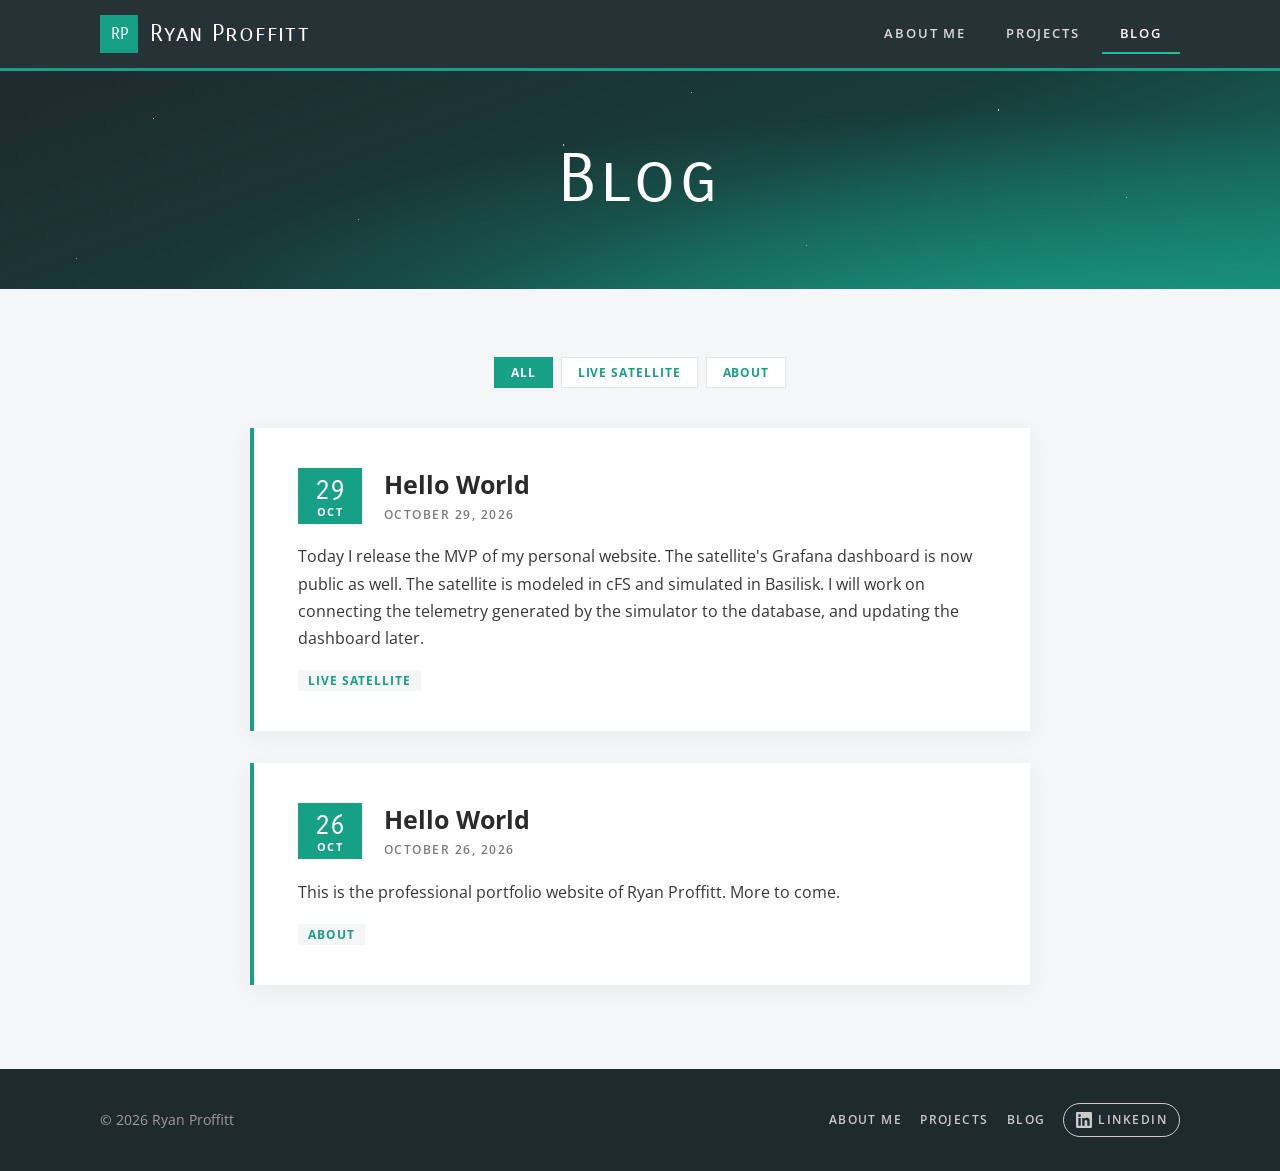
==== blog.html @ 46f04d7d "init" ====
<!DOCTYPE html>
<html lang="en">
<head>
  <meta charset="utf-8">
  <meta name="viewport" content="width=device-width, initial-scale=1">
  <title>Blog | Ryan Proffitt</title>
  <meta name="description" content="Writing by Ryan Proffitt.">
  <link rel="icon" href="img/favicon.svg" type="image/svg+xml">
  <link rel="preconnect" href="https://fonts.googleapis.com">
  <link rel="preconnect" href="https://fonts.gstatic.com" crossorigin>
  <link href="https://fonts.googleapis.com/css2?family=Carrois+Gothic+SC&family=Open+Sans:wght@300;400;600;700&display=swap" rel="stylesheet">
  <link rel="stylesheet" href="css/style.css">
</head>
<body>
  <header class="site-header">
    <div class="container">
      <a class="brand" href="index.html"><span class="brand-mark">RP</span>Ryan Proffitt</a>
      <button class="nav-toggle" aria-label="Toggle menu" aria-expanded="false" aria-controls="nav-links">
        <span></span><span></span><span></span>
      </button>
      <ul class="nav-links" id="nav-links">
        <li><a href="index.html">About Me</a></li>
        <li><a href="projects.html">Projects</a></li>
        <li><a href="blog.html" aria-current="page">Blog</a></li>
      </ul>
    </div>
  </header>

  <main>
    <section class="hero compact">
      <div class="container">
        <h1>Blog</h1>
      </div>
    </section>

    <section class="section band">
      <div class="container">
        <div class="filters" id="filters" hidden></div>
        <!--
          HOW TO ADD A POST
          Copy one <article class="post"> block and put it at the top (newest first).
          Give it a unique id, update the date badge and <time>, and add one
          <button class="tag" data-tag="..."> per tag (data-tag in lowercase).
        -->
        <div id="posts">
          <div class="post-list">
            <article class="post reveal" id="going-public">
              <header class="post-header">
                <div class="date-badge" aria-hidden="true"><span class="day">29</span><span class="mon">Oct</span></div>
                <div>
                  <h2><a href="#going-public">Hello World</a></h2>
                  <p class="meta"><time datetime="2026-10-29">October 29, 2026</time></p>
                </div>
              </header>
              <div class="prose">
                <p>Today I release the MVP of my personal website. The satellite's Grafana dashboard is now public as well. The satellite is modeled in cFS and simulated in Basilisk. I will work on connecting the telemetry generated by the simulator to the database, and updating the dashboard later.</p>
              </div>
              <div class="tags"><button type="button" class="tag" data-tag="Live Satellite">Live Satellite</button></div>
            </article>
            <article class="post reveal" id="hello-world">
              <header class="post-header">
                <div class="date-badge" aria-hidden="true"><span class="day">26</span><span class="mon">Oct</span></div>
                <div>
                  <h2><a href="#hello-world">Hello World</a></h2>
                  <p class="meta"><time datetime="2026-10-26">October 26, 2026</time></p>
                </div>
              </header>
              <div class="prose">
                <p>This is the professional portfolio website of Ryan Proffitt. More to come.</p>
              </div>
              <div class="tags"><button type="button" class="tag" data-tag="about">about</button></div>
            </article>
          </div>
        </div>
      </div>
    </section>
  </main>

  <footer class="site-footer">
    <div class="container">
      <span>&copy; <span id="year"></span> Ryan Proffitt</span>
      <nav aria-label="Footer">
        <a href="index.html">About Me</a>
        <a href="projects.html">Projects</a>
        <a href="blog.html">Blog</a>
        <a class="footer-linkedin" href="https://www.linkedin.com/in/ryanproffitt" target="_blank" rel="noopener noreferrer" aria-label="Ryan Proffitt on LinkedIn">
          <svg viewBox="0 0 24 24" width="16" height="16" aria-hidden="true" focusable="false"><path fill="currentColor" d="M20.45 20.45h-3.56v-5.57c0-1.33-.02-3.04-1.85-3.04-1.85 0-2.14 1.45-2.14 2.94v5.67H9.35V9h3.41v1.56h.05c.48-.9 1.64-1.85 3.37-1.85 3.6 0 4.27 2.37 4.27 5.46v6.28zM5.34 7.43a2.06 2.06 0 1 1 0-4.13 2.06 2.06 0 0 1 0 4.13zM7.12 20.45H3.56V9h3.56v11.45zM22.22 0H1.77C.79 0 0 .77 0 1.73v20.54C0 23.23.79 24 1.77 24h20.45c.98 0 1.78-.77 1.78-1.73V1.73C24 .77 23.2 0 22.22 0z"/></svg>
          <span>LinkedIn</span>
        </a>
      </nav>
    </div>
  </footer>

  <script src="js/site.js"></script>
  <script src="js/blog.js"></script>
</body>
</html>
---- css/style.css ----
/* Flat portfolio theme, inspired by the w3layouts "Photo Time" template:
   teal accents, charcoal text, light-grey bands, Open Sans + Carrois Gothic SC. */

:root {
  --teal: #16a085;
  --teal-light: #1abc9c;
  --charcoal: #373737;
  --ink: #2a2a2a;
  --muted: #7a7b7b;
  --band: #f5f6f7;
  --line: #e4e6e8;
  --white: #fff;
  --night: #1f2a2e;
  --display: "Carrois Gothic SC", "Open Sans", sans-serif;
  --body: "Open Sans", system-ui, sans-serif;
  --max: 1120px;
}

*,
*::before,
*::after { box-sizing: border-box; }

html { scroll-behavior: smooth; }

body {
  margin: 0;
  font-family: var(--body);
  font-size: 16px;
  line-height: 1.7;
  color: var(--charcoal);
  background: var(--white);
  display: flex;
  flex-direction: column;
  min-height: 100vh;
}

main { flex: 1; }

a { color: var(--teal); text-decoration: none; transition: color .2s; }
a:hover { color: var(--teal-light); }

img { max-width: 100%; display: block; }

.container {
  width: 100%;
  max-width: var(--max);
  margin: 0 auto;
  padding: 0 20px;
}

/* ---------- Header / navigation ---------- */

.site-header {
  position: sticky;
  top: 0;
  z-index: 50;
  background: rgba(31, 42, 46, .96);
  backdrop-filter: blur(6px);
  border-bottom: 3px solid var(--teal);
}

.site-header .container {
  display: flex;
  align-items: center;
  justify-content: space-between;
  height: 68px;
}

.brand {
  display: flex;
  align-items: center;
  gap: 12px;
  color: var(--white);
  font-family: var(--display);
  font-size: 1.45rem;
  letter-spacing: .06em;
}
.brand:hover { color: var(--white); }

.brand-mark {
  display: grid;
  place-items: center;
  width: 38px;
  height: 38px;
  background: var(--teal);
  color: var(--white);
  font-size: 1rem;
  letter-spacing: 0;
}

.nav-links {
  display: flex;
  gap: 4px;
  list-style: none;
  margin: 0;
  padding: 0;
}

.nav-links a {
  display: block;
  padding: 8px 18px;
  color: #d8dcdd;
  font-size: .82rem;
  font-weight: 600;
  letter-spacing: .14em;
  text-transform: uppercase;
  border-bottom: 2px solid transparent;
}
.nav-links a:hover { color: var(--white); }
.nav-links a[aria-current="page"] {
  color: var(--white);
  border-bottom-color: var(--teal-light);
}

.nav-toggle {
  display: none;
  background: none;
  border: 0;
  padding: 8px;
  cursor: pointer;
}
.nav-toggle span {
  display: block;
  width: 24px;
  height: 2px;
  margin: 5px 0;
  background: var(--white);
  transition: transform .25s, opacity .25s;
}

@media (max-width: 720px) {
  .nav-toggle { display: block; }
  .nav-links {
    position: absolute;
    top: 71px;
    left: 0;
    right: 0;
    flex-direction: column;
    gap: 0;
    background: var(--night);
    max-height: 0;
    overflow: hidden;
    transition: max-height .3s ease;
  }
  .nav-links a { padding: 14px 20px; border-bottom: 1px solid rgba(255,255,255,.06); }
  .nav-links a[aria-current="page"] { border-bottom-color: rgba(255,255,255,.06); border-left: 3px solid var(--teal-light); }
  .site-header.open .nav-links { max-height: 300px; }
  .site-header.open .nav-toggle span:nth-child(1) { transform: translateY(7px) rotate(45deg); }
  .site-header.open .nav-toggle span:nth-child(2) { opacity: 0; }
  .site-header.open .nav-toggle span:nth-child(3) { transform: translateY(-7px) rotate(-45deg); }
}

/* ---------- Hero banner ---------- */

.hero {
  position: relative;
  color: var(--white);
  text-align: center;
  background:
    radial-gradient(1px 1px at 12% 22%, rgba(255,255,255,.8) 50%, transparent 51%),
    radial-gradient(1px 1px at 28% 68%, rgba(255,255,255,.6) 50%, transparent 51%),
    radial-gradient(1.5px 1.5px at 44% 34%, rgba(255,255,255,.7) 50%, transparent 51%),
    radial-gradient(1px 1px at 63% 80%, rgba(255,255,255,.5) 50%, transparent 51%),
    radial-gradient(1.5px 1.5px at 78% 18%, rgba(255,255,255,.8) 50%, transparent 51%),
    radial-gradient(1px 1px at 88% 58%, rgba(255,255,255,.6) 50%, transparent 51%),
    radial-gradient(1px 1px at 6% 86%, rgba(255,255,255,.5) 50%, transparent 51%),
    radial-gradient(1px 1px at 54% 10%, rgba(255,255,255,.6) 50%, transparent 51%),
    radial-gradient(ellipse at 80% 120%, rgba(26,188,156,.55), transparent 60%),
    linear-gradient(160deg, #1f2a2e 0%, #173c3a 55%, #16a085 130%);
  overflow: hidden;
}

.hero .container { position: relative; padding-top: 110px; padding-bottom: 110px; }
.hero.compact .container { padding-top: 72px; padding-bottom: 72px; }

.hero h1 {
  margin: 0;
  font-family: var(--display);
  font-weight: 400;
  font-size: clamp(2.4rem, 6vw, 4.2rem);
  letter-spacing: .05em;
  line-height: 1.1;
}

.hero .tagline {
  margin: 18px auto 0;
  max-width: 640px;
  font-size: 1.1rem;
  font-weight: 300;
  color: #cfe9e3;
}

.hero .eyebrow {
  display: inline-block;
  margin-bottom: 18px;
  padding: 4px 14px;
  border: 1px solid rgba(255,255,255,.35);
  font-size: .75rem;
  font-weight: 600;
  letter-spacing: .2em;
  text-transform: uppercase;
}

.btn {
  display: inline-block;
  margin-top: 32px;
  padding: 13px 34px;
  background: var(--teal);
  color: var(--white);
  font-size: .82rem;
  font-weight: 700;
  letter-spacing: .16em;
  text-transform: uppercase;
  border: 2px solid var(--teal);
  transition: background .2s, border-color .2s, color .2s;
}
.btn:hover { background: var(--teal-light); border-color: var(--teal-light); color: var(--white); }
.btn.ghost { background: transparent; border-color: rgba(255,255,255,.7); margin-left: 10px; }
.btn.ghost:hover { background: var(--white); color: var(--night); border-color: var(--white); }

@media (max-width: 480px) {
  .btn.ghost { margin-left: 0; }
  .hero .actions { display: flex; flex-direction: column; align-items: center; }
}

/* ---------- Sections ---------- */

.section { padding: 84px 0; }
.section.band { background: var(--band); }

.section-title {
  margin: 0 0 14px;
  text-align: center;
  font-family: var(--display);
  font-weight: 400;
  font-size: clamp(1.8rem, 3.5vw, 2.3rem);
  letter-spacing: .08em;
  text-transform: uppercase;
  color: var(--ink);
}
.section-title::after {
  content: "";
  display: block;
  width: 56px;
  height: 3px;
  margin: 14px auto 0;
  background: var(--teal);
}

.section-lead {
  max-width: 620px;
  margin: 0 auto 48px;
  text-align: center;
  color: var(--muted);
}

/* ---------- About ---------- */

.about-grid {
  display: grid;
  grid-template-columns: 1.6fr 1fr;
  gap: 56px;
  align-items: start;
}

.about-text p { margin: 0 0 1.2em; font-size: 1.05rem; }
.about-text p:first-child::first-letter {
  float: left;
  font-family: var(--display);
  font-size: 3.6rem;
  line-height: .9;
  padding: 6px 10px 0 0;
  color: var(--teal);
}

.facts {
  background: var(--white);
  border-top: 4px solid var(--teal);
  box-shadow: 0 10px 30px rgba(0,0,0,.06);
  padding: 28px 30px;
}
.section:not(.band) .facts { background: var(--band); box-shadow: none; }

.facts h3 {
  margin: 0 0 16px;
  font-family: var(--display);
  font-weight: 400;
  font-size: 1.3rem;
  letter-spacing: .08em;
  text-transform: uppercase;
  color: var(--ink);
}

.facts dl { margin: 0; }
.facts dt {
  font-size: .72rem;
  font-weight: 700;
  letter-spacing: .16em;
  text-transform: uppercase;
  color: var(--teal);
}
.facts dd { margin: 2px 0 16px; font-size: .95rem; }
.facts dd:last-child { margin-bottom: 0; }

@media (max-width: 860px) {
  .about-grid { grid-template-columns: 1fr; gap: 40px; }
}

/* Highlight tiles (flat icon boxes) */

.tiles {
  display: grid;
  grid-template-columns: repeat(auto-fit, minmax(230px, 1fr));
  gap: 24px;
}

.tile {
  background: var(--white);
  padding: 34px 28px;
  text-align: center;
  border-bottom: 3px solid transparent;
  transition: transform .25s, border-color .25s, box-shadow .25s;
}
.tile:hover {
  transform: translateY(-4px);
  border-bottom-color: var(--teal);
  box-shadow: 0 14px 30px rgba(0,0,0,.07);
}

.tile-icon {
  display: grid;
  place-items: center;
  width: 64px;
  height: 64px;
  margin: 0 auto 18px;
  border-radius: 50%;
  background: var(--teal);
  color: var(--white);
}
.tile-icon svg { width: 28px; height: 28px; }

.tile h3 {
  margin: 0 0 8px;
  font-size: .95rem;
  font-weight: 700;
  letter-spacing: .1em;
  text-transform: uppercase;
  color: var(--ink);
}
.tile p { margin: 0; font-size: .92rem; color: var(--muted); }

/* ---------- Cards (projects + blog) ---------- */

.card-grid {
  display: grid;
  grid-template-columns: repeat(auto-fill, minmax(300px, 1fr));
  gap: 28px;
}

.card {
  display: flex;
  flex-direction: column;
  background: var(--white);
  box-shadow: 0 6px 22px rgba(0,0,0,.06);
  transition: transform .25s, box-shadow .25s;
}
.card:hover { transform: translateY(-4px); box-shadow: 0 16px 34px rgba(0,0,0,.1); }

.card-media {
  position: relative;
  aspect-ratio: 16 / 9;
  overflow: hidden;
  background: linear-gradient(135deg, #1f2a2e, #16a085);
}
.card-media img { width: 100%; height: 100%; object-fit: cover; transition: transform .5s; }
.card:hover .card-media img { transform: scale(1.06); }

.card-media .initials {
  position: absolute;
  inset: 0;
  display: grid;
  place-items: center;
  font-family: var(--display);
  font-size: 3rem;
  letter-spacing: .08em;
  color: rgba(255,255,255,.85);
}

.card-media .overlay {
  position: absolute;
  inset: 0;
  display: grid;
  place-items: center;
  background: rgba(22,160,133,.88);
  opacity: 0;
  transition: opacity .3s;
}
.card:hover .overlay { opacity: 1; }
.overlay span {
  padding: 10px 24px;
  border: 2px solid var(--white);
  color: var(--white);
  font-size: .78rem;
  font-weight: 700;
  letter-spacing: .16em;
  text-transform: uppercase;
}

.card-body { flex: 1; padding: 26px 28px 28px; }

.card-body h2,
.card-body h3 {
  margin: 0 0 6px;
  font-size: 1.2rem;
  font-weight: 700;
  color: var(--ink);
  line-height: 1.35;
}
.card-body h2 a { color: inherit; }
.card-body h2 a:hover { color: var(--teal); }

.meta {
  margin: 0 0 14px;
  font-size: .78rem;
  font-weight: 600;
  letter-spacing: .12em;
  text-transform: uppercase;
  color: var(--muted);
}

.tags { display: flex; flex-wrap: wrap; gap: 6px; margin-top: 18px; }
.tag {
  padding: 3px 10px;
  background: var(--band);
  color: var(--teal);
  font-size: .72rem;
  font-weight: 700;
  letter-spacing: .08em;
  text-transform: uppercase;
  border: 0;
  font-family: inherit;
}
button.tag { cursor: pointer; transition: background .2s, color .2s; }
button.tag:hover,
button.tag.active { background: var(--teal); color: var(--white); }

.card-link {
  display: inline-block;
  margin-top: 18px;
  font-size: .78rem;
  font-weight: 700;
  letter-spacing: .14em;
  text-transform: uppercase;
}

/* Filter bar */

.filters {
  display: flex;
  flex-wrap: wrap;
  justify-content: center;
  gap: 8px;
  margin: -16px 0 40px;
}
.filters .tag { padding: 7px 16px; background: var(--white); border: 1px solid var(--line); }
.section:not(.band) .filters .tag { background: var(--band); border-color: transparent; }
.filters .tag.active,
.filters .tag:hover { background: var(--teal); border-color: var(--teal); color: var(--white); }

/* ---------- Blog posts ---------- */

.post-list { max-width: 780px; margin: 0 auto; display: grid; gap: 32px; }

.post {
  background: var(--white);
  padding: 40px 44px;
  border-left: 4px solid var(--teal);
  box-shadow: 0 6px 22px rgba(0,0,0,.05);
  scroll-margin-top: 100px;
}

.post-header { display: flex; gap: 22px; align-items: flex-start; margin-bottom: 18px; }

.date-badge {
  flex: none;
  width: 64px;
  text-align: center;
  background: var(--teal);
  color: var(--white);
  padding: 8px 0 6px;
  line-height: 1.1;
}
.date-badge .day { display: block; font-family: var(--display); font-size: 1.7rem; }
.date-badge .mon { display: block; font-size: .68rem; font-weight: 700; letter-spacing: .14em; text-transform: uppercase; }

.post h2 { margin: 0 0 4px; font-size: 1.55rem; font-weight: 700; color: var(--ink); line-height: 1.3; }
.post h2 a { color: inherit; }
.post h2 a:hover { color: var(--teal); }
.post .meta { margin: 0; }

@media (max-width: 560px) {
  .post { padding: 28px 22px; }
  .post-header { gap: 14px; }
}

/* ---------- Rendered Markdown ---------- */

.prose > :first-child { margin-top: 0; }
.prose > :last-child { margin-bottom: 0; }
.prose p, .prose ul, .prose ol, .prose blockquote, .prose pre { margin: 0 0 1em; }
.prose h3, .prose h4, .prose h5 { margin: 1.6em 0 .5em; color: var(--ink); }
.prose ul, .prose ol { padding-left: 1.4em; }
.prose li { margin: .25em 0; }
.prose a { text-decoration: underline; text-underline-offset: 2px; }
.prose img { margin: 1.2em 0; }
.prose blockquote {
  padding: 4px 0 4px 18px;
  border-left: 3px solid var(--teal-light);
  color: var(--muted);
  font-style: italic;
}
.prose code {
  padding: 1px 6px;
  background: var(--band);
  font-family: ui-monospace, SFMono-Regular, Menlo, monospace;
  font-size: .88em;
}
.prose pre {
  padding: 16px 18px;
  overflow-x: auto;
  background: var(--night);
  color: #e3eeec;
}
.prose pre code { padding: 0; background: none; color: inherit; }
.prose hr { border: 0; border-top: 1px solid var(--line); margin: 2em 0; }

/* ---------- States ---------- */

.empty-state {
  max-width: 620px;
  margin: 0 auto;
  padding: 44px 40px;
  text-align: center;
  background: var(--white);
  border: 2px dashed var(--line);
}
.empty-state h3 { margin: 0 0 8px; color: var(--ink); }
.empty-state p { margin: 0 0 1em; color: var(--muted); }
.empty-state pre {
  margin: 0;
  padding: 16px 18px;
  text-align: left;
  background: var(--night);
  color: #e3eeec;
  font-size: .85rem;
  overflow-x: auto;
}

.loading { text-align: center; color: var(--muted); }

/* ---------- Call to action band ---------- */

.cta {
  background: var(--teal);
  color: var(--white);
  text-align: center;
  padding: 64px 0;
}
.cta h2 {
  margin: 0 0 10px;
  font-family: var(--display);
  font-weight: 400;
  font-size: clamp(1.6rem, 3vw, 2.1rem);
  letter-spacing: .08em;
  text-transform: uppercase;
}
.cta p { margin: 0; color: #d7f2ec; }
.cta .btn { background: var(--white); border-color: var(--white); color: var(--teal); }
.cta .btn:hover { background: var(--night); border-color: var(--night); color: var(--white); }

/* ---------- Footer ---------- */

.site-footer {
  background: var(--night);
  color: #9c9d9d;
  font-size: .85rem;
  padding: 34px 0;
}
.site-footer .container {
  display: flex;
  flex-wrap: wrap;
  gap: 16px;
  align-items: center;
  justify-content: space-between;
}
.site-footer nav { display: flex; gap: 18px; }
.site-footer a {
  color: #c9cccd;
  font-weight: 600;
  letter-spacing: .12em;
  text-transform: uppercase;
  font-size: .75rem;
}
.site-footer a:hover { color: var(--teal-light); }
.site-footer nav { align-items: center; flex-wrap: wrap; justify-content: center; }
.site-footer .footer-linkedin {
  display: inline-flex;
  align-items: center;
  gap: 6px;
  padding: 6px 12px;
  border: 1px solid currentColor;
  border-radius: 999px;
}

@media (max-width: 560px) {
  .site-footer .container { flex-direction: column; text-align: center; }
}

/* ---------- Scroll reveal ---------- */

.reveal { opacity: 0; transform: translateY(18px); transition: opacity .6s ease, transform .6s ease; }
.reveal.visible { opacity: 1; transform: none; }

@media (prefers-reduced-motion: reduce) {
  html { scroll-behavior: auto; }
  .reveal { opacity: 1; transform: none; transition: none; }
  * { transition: none !important; }
}

.btn-linkedin { display: inline-flex; align-items: center; gap: 10px; }
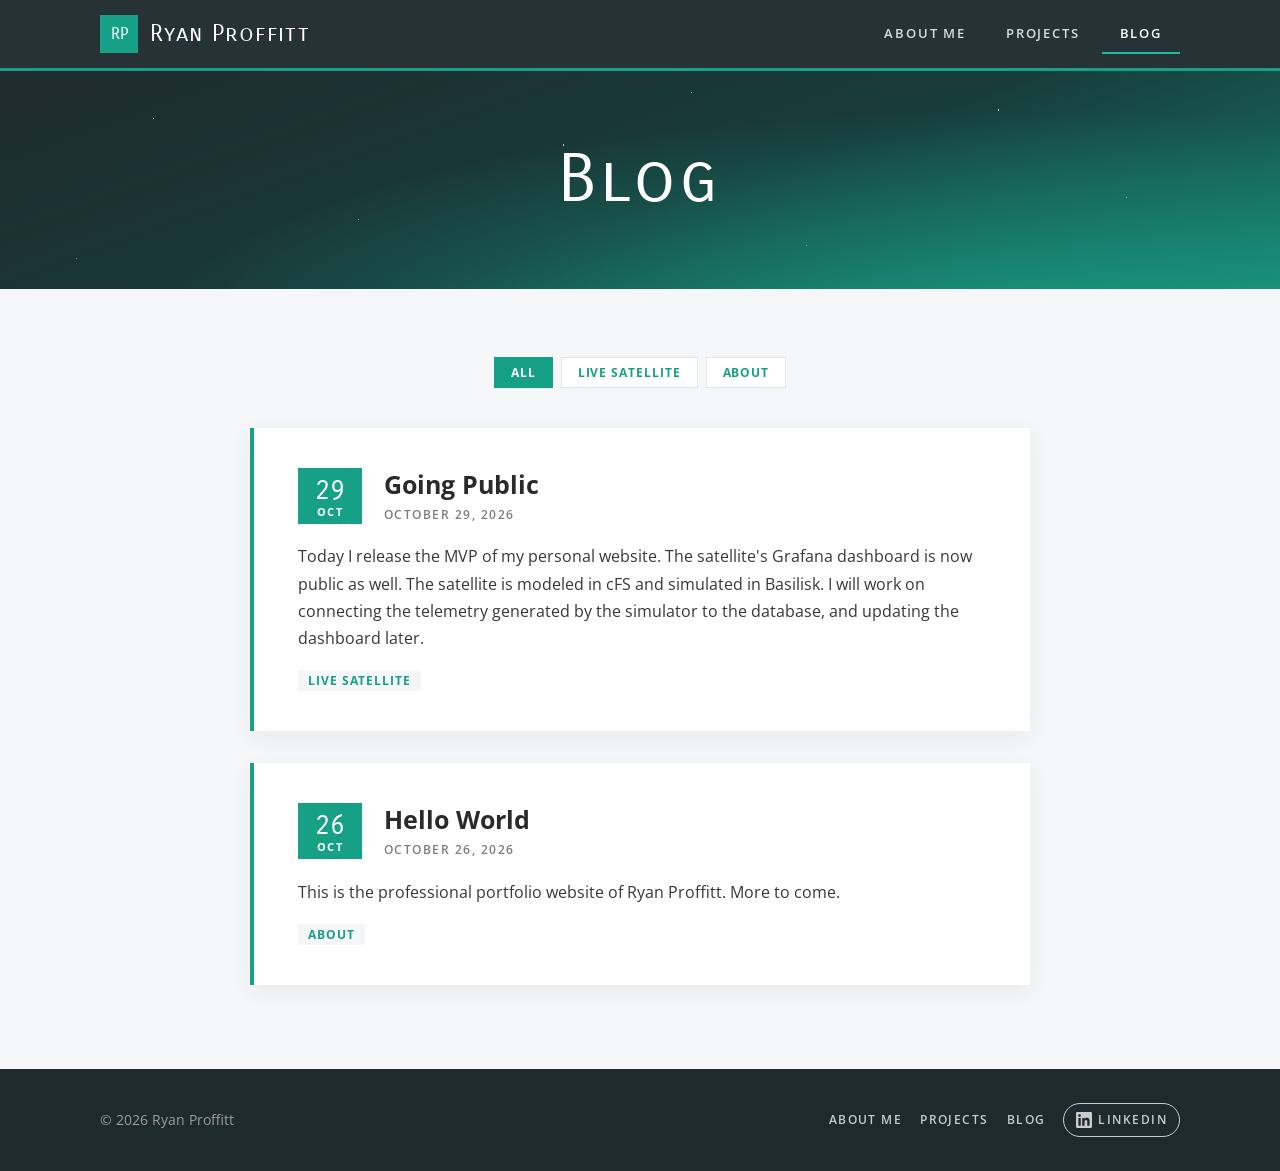
==== commit 479048ca: "fixed latest blog post title, added test server to gitignore" ====
--- a/blog.html
+++ b/blog.html
@@ -48,7 +48,7 @@
               <header class="post-header">
                 <div class="date-badge" aria-hidden="true"><span class="day">29</span><span class="mon">Oct</span></div>
                 <div>
-                  <h2><a href="#going-public">Hello World</a></h2>
+                  <h2><a href="#going-public">Going Public</a></h2>
                   <p class="meta"><time datetime="2026-10-29">October 29, 2026</time></p>
                 </div>
               </header>
